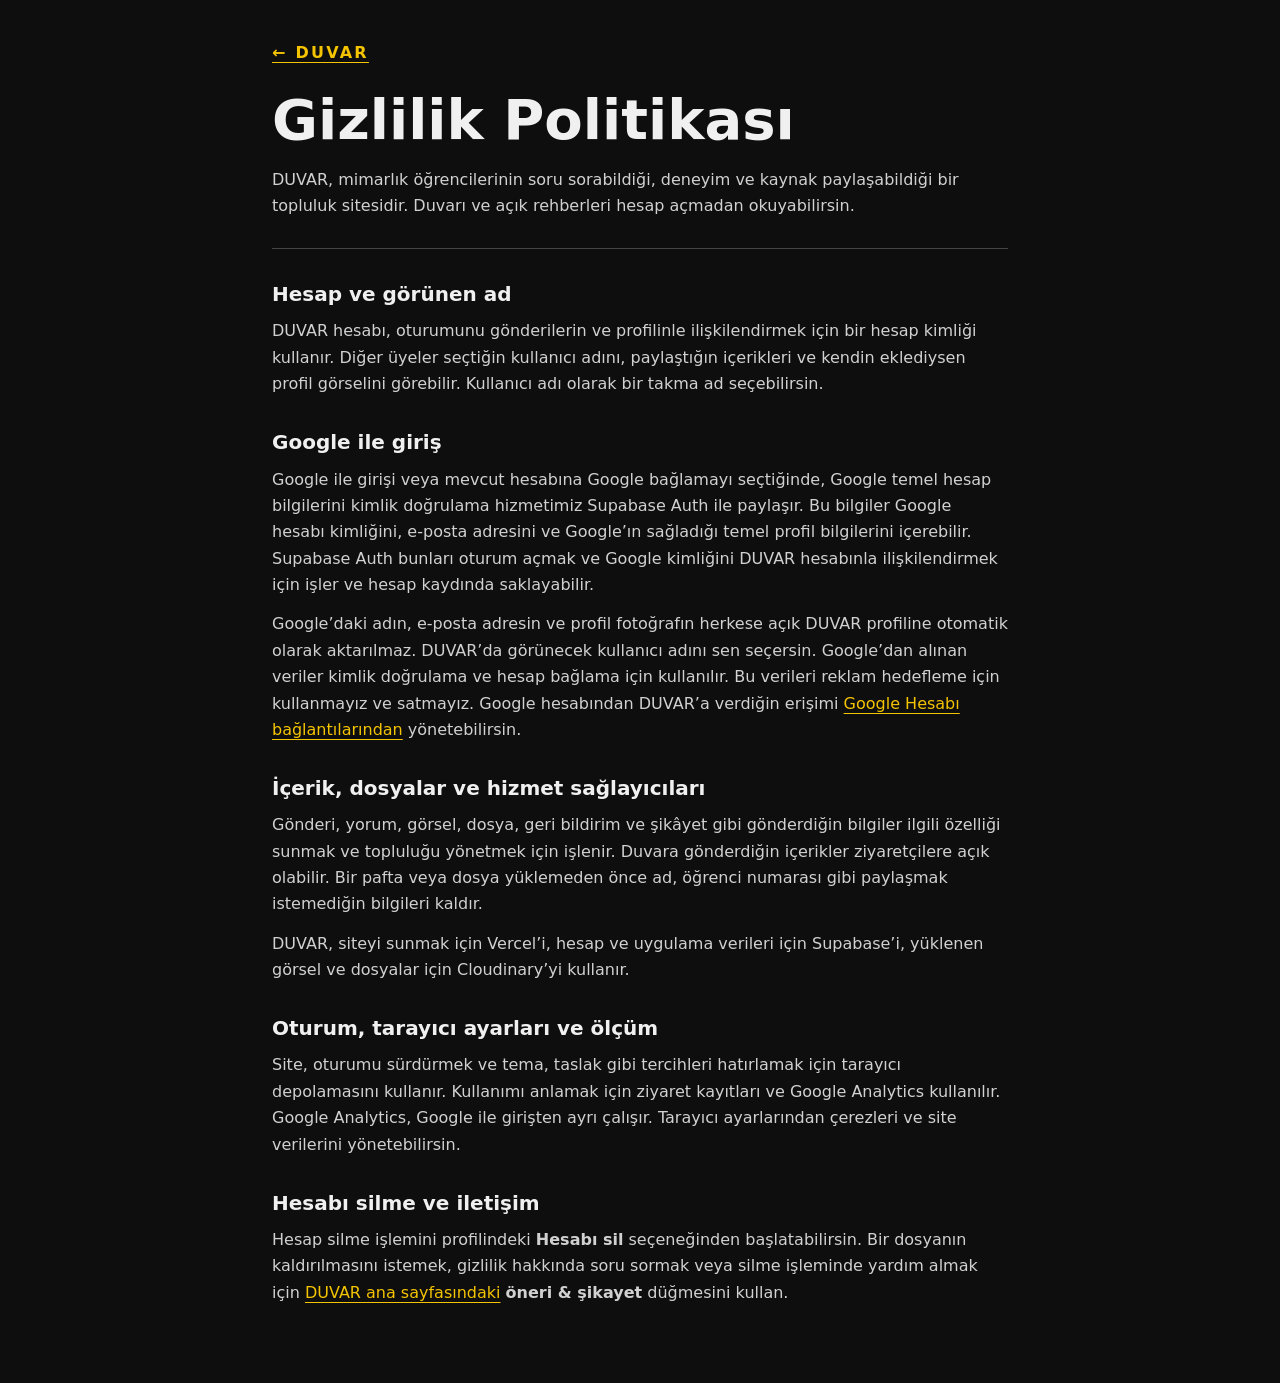
==== gizlilik/index.html @ e4af2b59 "docs: DUVAR gizlilik politikasını yayınla" ====
<!doctype html>
<html lang="tr">
<head>
  <meta charset="utf-8">
  <meta name="viewport" content="width=device-width, initial-scale=1">
  <title>Gizlilik Politikası · DUVAR</title>
  <meta name="description" content="DUVAR’da hesap, Google ile giriş, içerik ve kullanım verilerinin nasıl işlendiğini öğren.">
  <link rel="canonical" href="https://duvar.site/gizlilik/">
  <link rel="icon" href="/favicon.ico">
  <style>
    :root { color-scheme: dark; background: #0e0e0e; color: #f0f0f0; font: 100%/1.65 system-ui, sans-serif; }
    * { box-sizing: border-box; }
    body { margin: 0; }
    main { width: min(100% - 2rem, 46rem); margin: 0 auto; padding: 2.5rem 0 4rem; }
    a { color: #f5c400; text-underline-offset: .22em; }
    a:focus-visible { outline: 2px solid #f5c400; outline-offset: 4px; }
    header { border-bottom: 1px solid #444; padding-bottom: 1rem; }
    h1 { font-size: clamp(2rem, 7vw, 3.5rem); line-height: 1.08; margin: 1.5rem 0 1rem; }
    h2 { font-size: 1.25rem; margin: 1.8rem 0 .4rem; }
    p { color: #d1d1d1; margin: .45rem 0 .8rem; }
    .brand { font-weight: 750; letter-spacing: .14em; }
  </style>
</head>
<body>
  <main>
    <header>
      <a class="brand" href="/">← DUVAR</a>
      <h1>Gizlilik Politikası</h1>
      <p>DUVAR, mimarlık öğrencilerinin soru sorabildiği, deneyim ve kaynak paylaşabildiği bir topluluk sitesidir. Duvarı ve açık rehberleri hesap açmadan okuyabilirsin.</p>
    </header>

    <section>
      <h2>Hesap ve görünen ad</h2>
      <p>DUVAR hesabı, oturumunu gönderilerin ve profilinle ilişkilendirmek için bir hesap kimliği kullanır. Diğer üyeler seçtiğin kullanıcı adını, paylaştığın içerikleri ve kendin eklediysen profil görselini görebilir. Kullanıcı adı olarak bir takma ad seçebilirsin.</p>
    </section>

    <section>
      <h2>Google ile giriş</h2>
      <p>Google ile girişi veya mevcut hesabına Google bağlamayı seçtiğinde, Google temel hesap bilgilerini kimlik doğrulama hizmetimiz Supabase Auth ile paylaşır. Bu bilgiler Google hesabı kimliğini, e-posta adresini ve Google’ın sağladığı temel profil bilgilerini içerebilir. Supabase Auth bunları oturum açmak ve Google kimliğini DUVAR hesabınla ilişkilendirmek için işler ve hesap kaydında saklayabilir.</p>
      <p>Google’daki adın, e-posta adresin ve profil fotoğrafın herkese açık DUVAR profiline otomatik olarak aktarılmaz. DUVAR’da görünecek kullanıcı adını sen seçersin. Google’dan alınan veriler kimlik doğrulama ve hesap bağlama için kullanılır. Bu verileri reklam hedefleme için kullanmayız ve satmayız. Google hesabından DUVAR’a verdiğin erişimi <a href="https://myaccount.google.com/connections">Google Hesabı bağlantılarından</a> yönetebilirsin.</p>
    </section>

    <section>
      <h2>İçerik, dosyalar ve hizmet sağlayıcıları</h2>
      <p>Gönderi, yorum, görsel, dosya, geri bildirim ve şikâyet gibi gönderdiğin bilgiler ilgili özelliği sunmak ve topluluğu yönetmek için işlenir. Duvara gönderdiğin içerikler ziyaretçilere açık olabilir. Bir pafta veya dosya yüklemeden önce ad, öğrenci numarası gibi paylaşmak istemediğin bilgileri kaldır.</p>
      <p>DUVAR, siteyi sunmak için Vercel’i, hesap ve uygulama verileri için Supabase’i, yüklenen görsel ve dosyalar için Cloudinary’yi kullanır.</p>
    </section>

    <section>
      <h2>Oturum, tarayıcı ayarları ve ölçüm</h2>
      <p>Site, oturumu sürdürmek ve tema, taslak gibi tercihleri hatırlamak için tarayıcı depolamasını kullanır. Kullanımı anlamak için ziyaret kayıtları ve Google Analytics kullanılır. Google Analytics, Google ile girişten ayrı çalışır. Tarayıcı ayarlarından çerezleri ve site verilerini yönetebilirsin.</p>
    </section>

    <section>
      <h2>Hesabı silme ve iletişim</h2>
      <p>Hesap silme işlemini profilindeki <strong>Hesabı sil</strong> seçeneğinden başlatabilirsin. Bir dosyanın kaldırılmasını istemek, gizlilik hakkında soru sormak veya silme işleminde yardım almak için <a href="/">DUVAR ana sayfasındaki</a> <strong>öneri &amp; şikayet</strong> düğmesini kullan.</p>
    </section>
  </main>
</body>
</html>
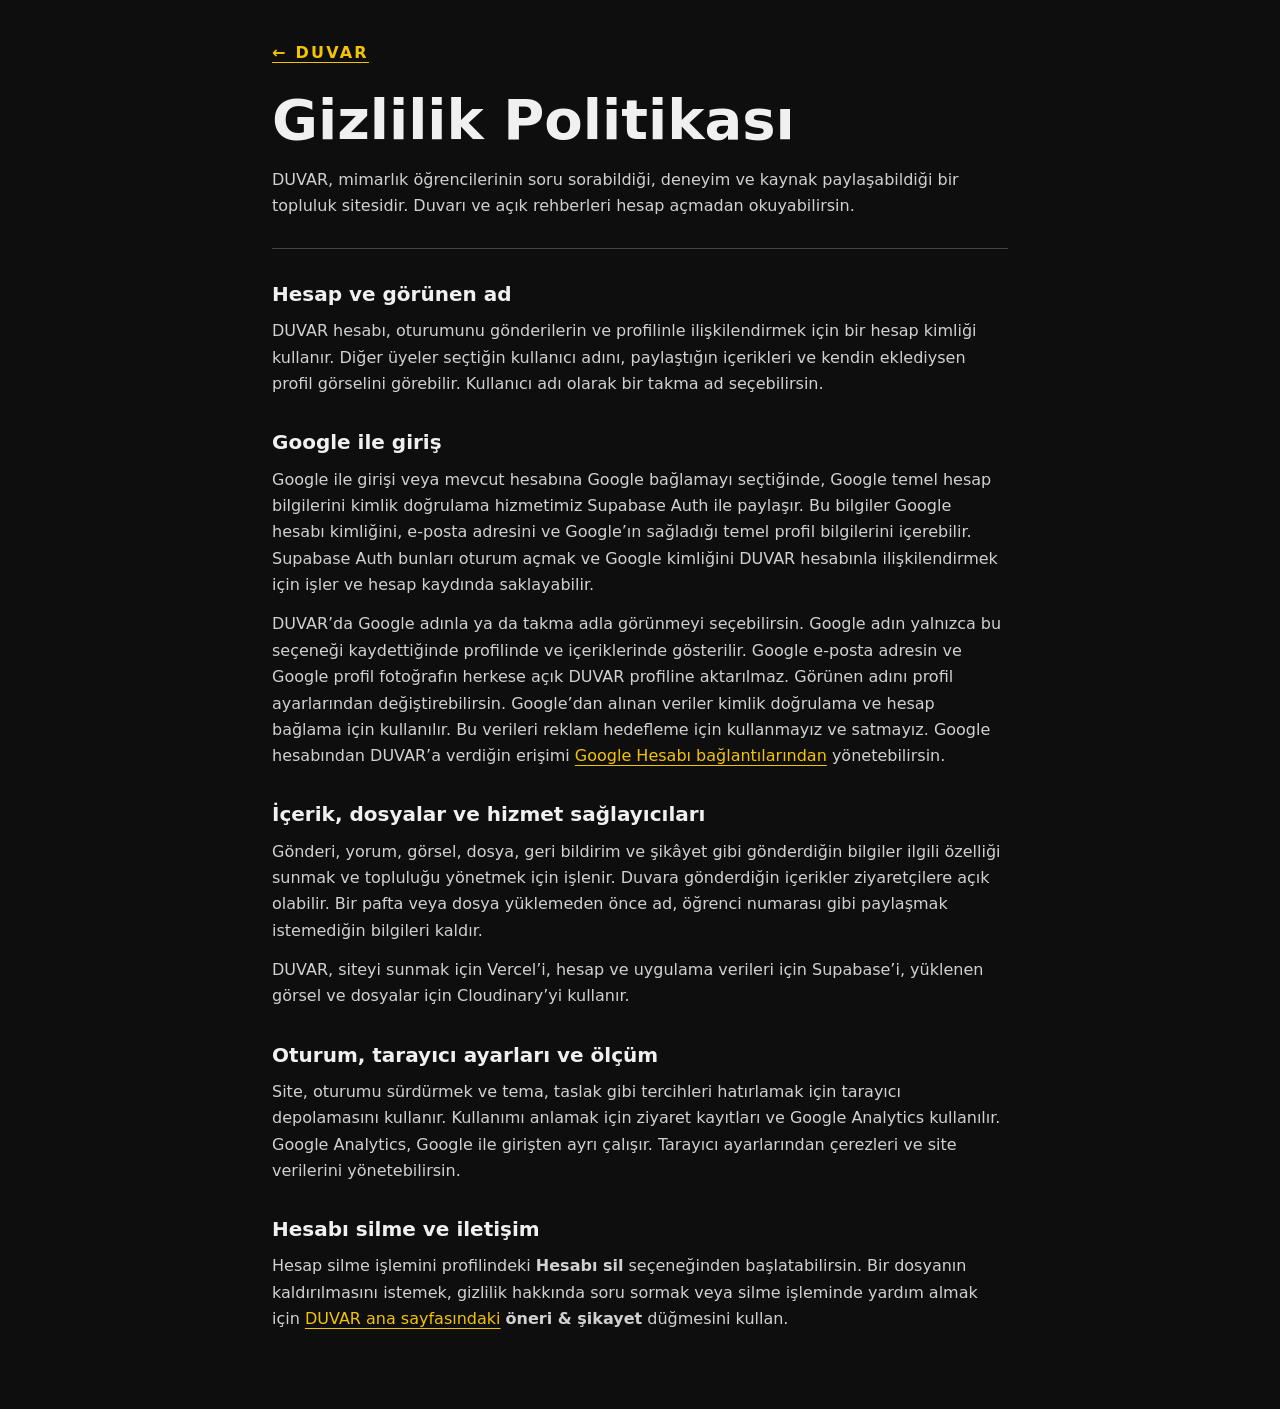
==== commit 21375398: "feat: Google girişinde görünen ad ve anonimlik seçimi" ====
--- a/gizlilik/index.html
+++ b/gizlilik/index.html
@@ -37,7 +37,7 @@
     <section>
       <h2>Google ile giriş</h2>
       <p>Google ile girişi veya mevcut hesabına Google bağlamayı seçtiğinde, Google temel hesap bilgilerini kimlik doğrulama hizmetimiz Supabase Auth ile paylaşır. Bu bilgiler Google hesabı kimliğini, e-posta adresini ve Google’ın sağladığı temel profil bilgilerini içerebilir. Supabase Auth bunları oturum açmak ve Google kimliğini DUVAR hesabınla ilişkilendirmek için işler ve hesap kaydında saklayabilir.</p>
-      <p>Google’daki adın, e-posta adresin ve profil fotoğrafın herkese açık DUVAR profiline otomatik olarak aktarılmaz. DUVAR’da görünecek kullanıcı adını sen seçersin. Google’dan alınan veriler kimlik doğrulama ve hesap bağlama için kullanılır. Bu verileri reklam hedefleme için kullanmayız ve satmayız. Google hesabından DUVAR’a verdiğin erişimi <a href="https://myaccount.google.com/connections">Google Hesabı bağlantılarından</a> yönetebilirsin.</p>
+      <p>DUVAR’da Google adınla ya da takma adla görünmeyi seçebilirsin. Google adın yalnızca bu seçeneği kaydettiğinde profilinde ve içeriklerinde gösterilir. Google e-posta adresin ve Google profil fotoğrafın herkese açık DUVAR profiline aktarılmaz. Görünen adını profil ayarlarından değiştirebilirsin. Google’dan alınan veriler kimlik doğrulama ve hesap bağlama için kullanılır. Bu verileri reklam hedefleme için kullanmayız ve satmayız. Google hesabından DUVAR’a verdiğin erişimi <a href="https://myaccount.google.com/connections">Google Hesabı bağlantılarından</a> yönetebilirsin.</p>
     </section>
 
     <section>
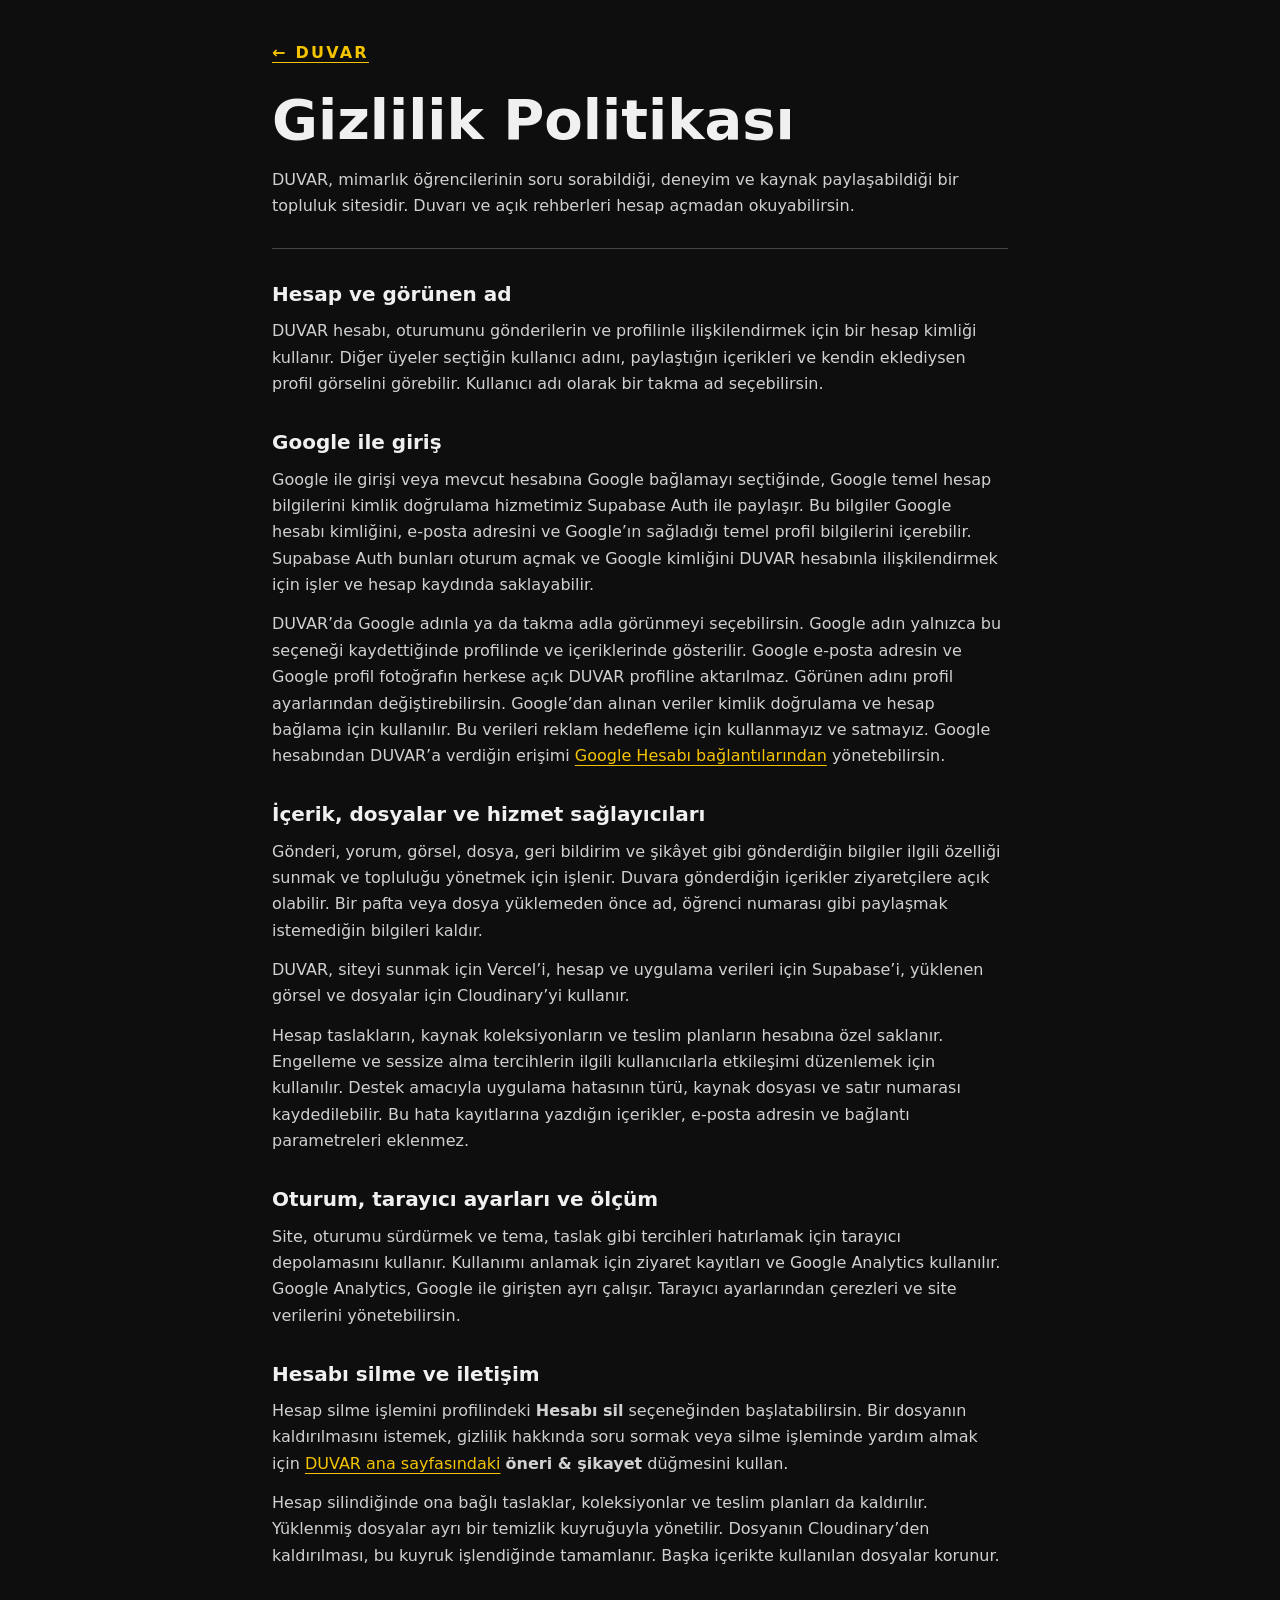
==== commit 9a13e637: "Add student workspaces, accepted answers and archive search" ====
--- a/gizlilik/index.html
+++ b/gizlilik/index.html
@@ -44,6 +44,7 @@
       <h2>İçerik, dosyalar ve hizmet sağlayıcıları</h2>
       <p>Gönderi, yorum, görsel, dosya, geri bildirim ve şikâyet gibi gönderdiğin bilgiler ilgili özelliği sunmak ve topluluğu yönetmek için işlenir. Duvara gönderdiğin içerikler ziyaretçilere açık olabilir. Bir pafta veya dosya yüklemeden önce ad, öğrenci numarası gibi paylaşmak istemediğin bilgileri kaldır.</p>
       <p>DUVAR, siteyi sunmak için Vercel’i, hesap ve uygulama verileri için Supabase’i, yüklenen görsel ve dosyalar için Cloudinary’yi kullanır.</p>
+      <p>Hesap taslakların, kaynak koleksiyonların ve teslim planların hesabına özel saklanır. Engelleme ve sessize alma tercihlerin ilgili kullanıcılarla etkileşimi düzenlemek için kullanılır. Destek amacıyla uygulama hatasının türü, kaynak dosyası ve satır numarası kaydedilebilir. Bu hata kayıtlarına yazdığın içerikler, e-posta adresin ve bağlantı parametreleri eklenmez.</p>
     </section>
 
     <section>
@@ -54,6 +55,7 @@
     <section>
       <h2>Hesabı silme ve iletişim</h2>
       <p>Hesap silme işlemini profilindeki <strong>Hesabı sil</strong> seçeneğinden başlatabilirsin. Bir dosyanın kaldırılmasını istemek, gizlilik hakkında soru sormak veya silme işleminde yardım almak için <a href="/">DUVAR ana sayfasındaki</a> <strong>öneri &amp; şikayet</strong> düğmesini kullan.</p>
+      <p>Hesap silindiğinde ona bağlı taslaklar, koleksiyonlar ve teslim planları da kaldırılır. Yüklenmiş dosyalar ayrı bir temizlik kuyruğuyla yönetilir. Dosyanın Cloudinary’den kaldırılması, bu kuyruk işlendiğinde tamamlanır. Başka içerikte kullanılan dosyalar korunur.</p>
     </section>
   </main>
 </body>
